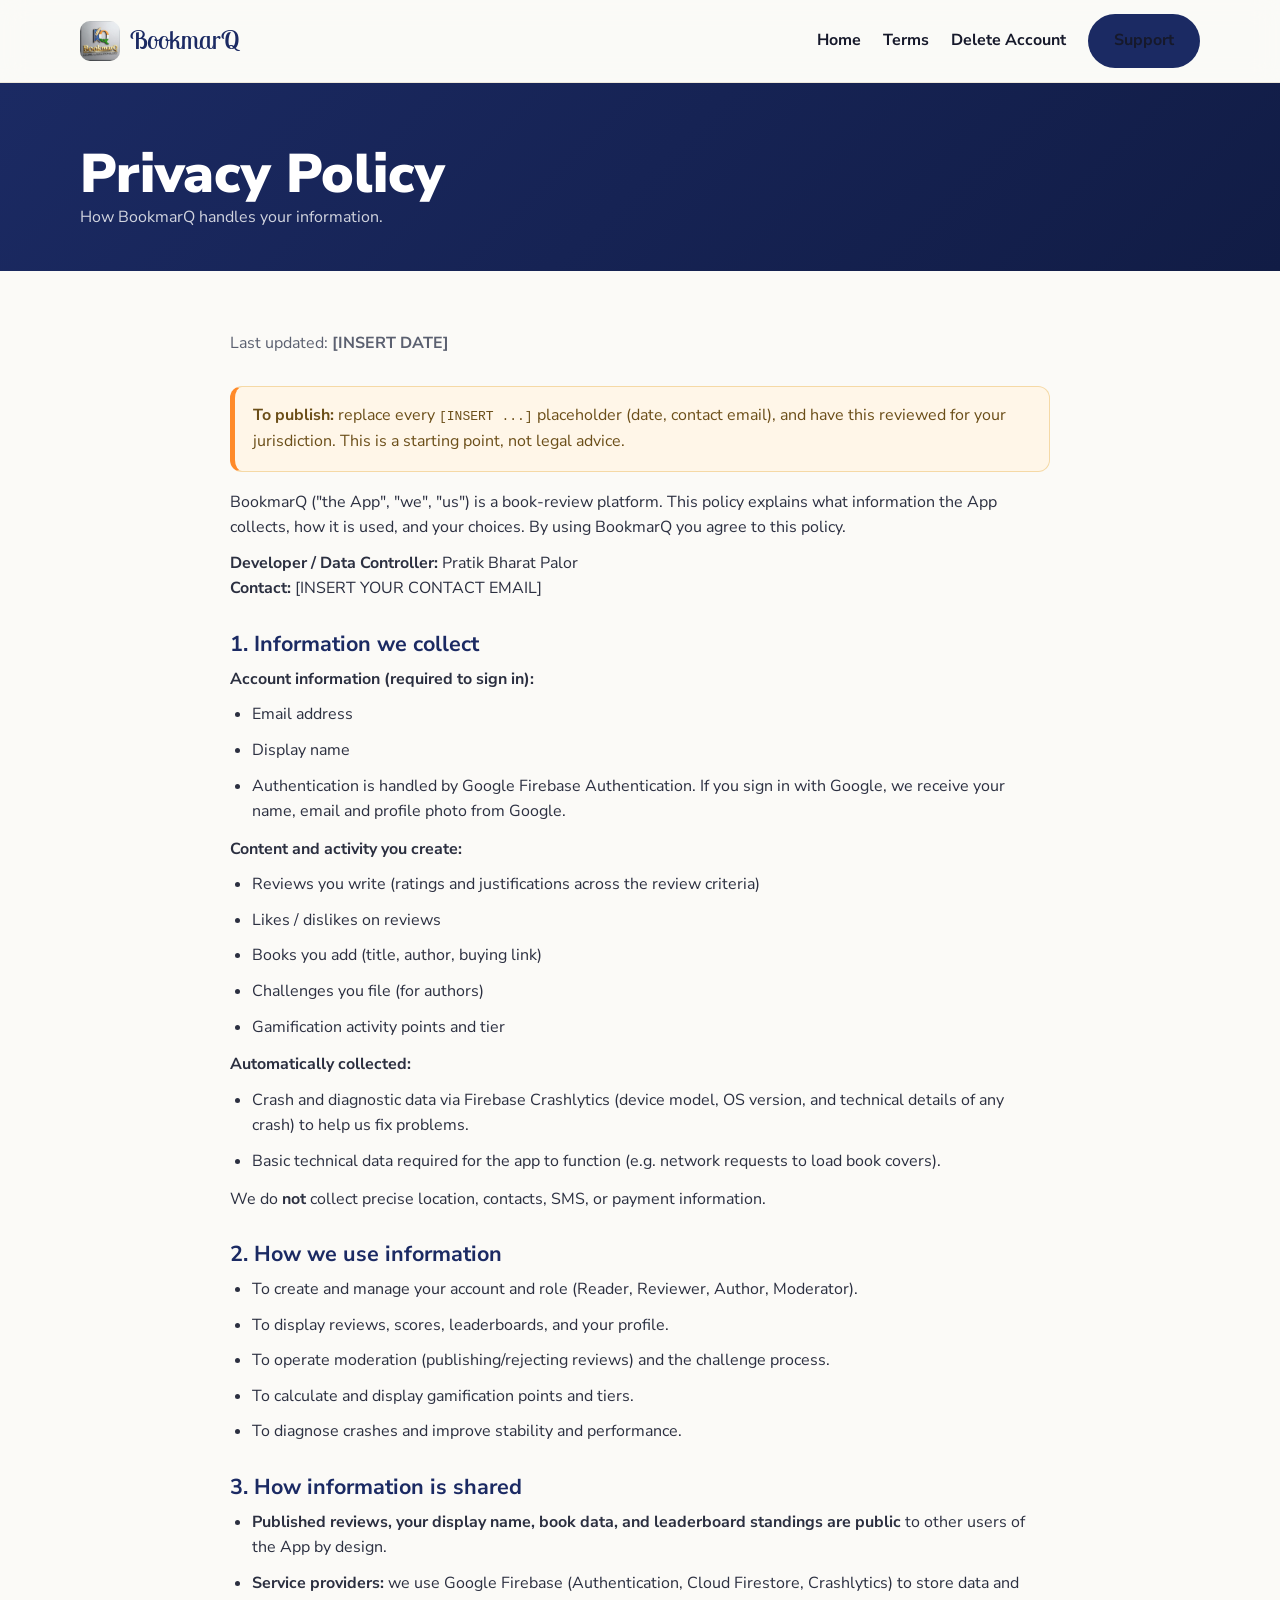
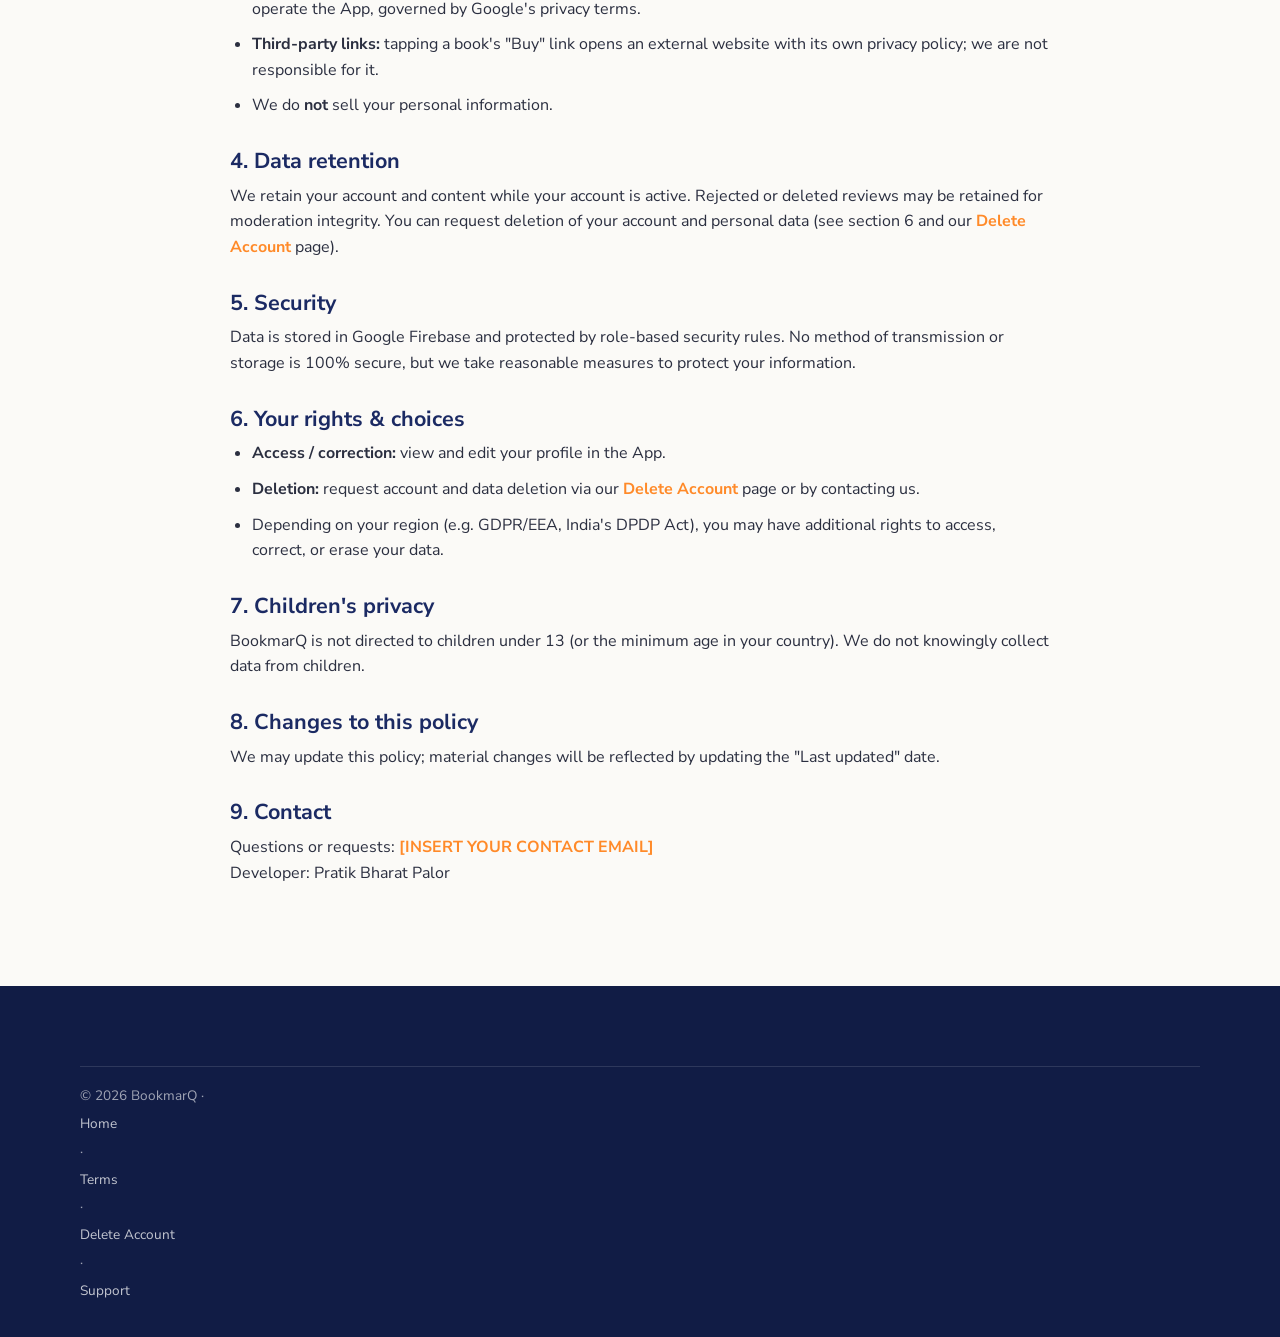
==== privacy.html @ c3d51037 "BookmarQ marketing + legal website Static HTML/CSS/JS site: animated landing page (CSS 3D book scene" ====
<!DOCTYPE html>
<html lang="en">
<head>
  <meta charset="UTF-8" />
  <meta name="viewport" content="width=device-width, initial-scale=1.0" />
  <title>Privacy Policy — BookmarQ</title>
  <link rel="icon" href="assets/bookmarq_logo.jpeg" />
  <link href="https://fonts.googleapis.com/css2?family=Lobster+Two:wght@400;700&family=Nunito+Sans:wght@400;600;700;800;900&display=swap" rel="stylesheet" />
  <link rel="stylesheet" href="styles.css" />
</head>
<body>
  <header class="nav">
    <div class="container nav-inner">
      <a class="nav-logo" href="index.html"><img src="assets/bookmarq_logo.jpeg" alt="BookmarQ" /><span class="name brand-font">BookmarQ</span></a>
      <nav class="nav-links">
        <a href="index.html">Home</a>
        <a href="terms.html">Terms</a>
        <a href="delete-account.html">Delete Account</a>
        <a href="support.html" class="btn btn-navy">Support</a>
      </nav>
    </div>
  </header>

  <section class="page-hero">
    <div class="container"><h1 class="h-lg">Privacy Policy</h1><p>How BookmarQ handles your information.</p></div>
  </section>

  <main class="doc">
    <div class="container">
      <p class="updated">Last updated: <strong>[INSERT DATE]</strong></p>

      <div class="callout">
        <strong>To publish:</strong> replace every <code>[INSERT ...]</code> placeholder
        (date, contact email), and have this reviewed for your jurisdiction. This is a
        starting point, not legal advice.
      </div>

      <p>BookmarQ ("the App", "we", "us") is a book-review platform. This policy explains what information the App collects, how it is used, and your choices. By using BookmarQ you agree to this policy.</p>
      <p><strong>Developer / Data Controller:</strong> Pratik Bharat Palor<br>
      <strong>Contact:</strong> [INSERT YOUR CONTACT EMAIL]</p>

      <h2>1. Information we collect</h2>
      <p><strong>Account information (required to sign in):</strong></p>
      <ul>
        <li>Email address</li>
        <li>Display name</li>
        <li>Authentication is handled by Google Firebase Authentication. If you sign in with Google, we receive your name, email and profile photo from Google.</li>
      </ul>
      <p><strong>Content and activity you create:</strong></p>
      <ul>
        <li>Reviews you write (ratings and justifications across the review criteria)</li>
        <li>Likes / dislikes on reviews</li>
        <li>Books you add (title, author, buying link)</li>
        <li>Challenges you file (for authors)</li>
        <li>Gamification activity points and tier</li>
      </ul>
      <p><strong>Automatically collected:</strong></p>
      <ul>
        <li>Crash and diagnostic data via Firebase Crashlytics (device model, OS version, and technical details of any crash) to help us fix problems.</li>
        <li>Basic technical data required for the app to function (e.g. network requests to load book covers).</li>
      </ul>
      <p>We do <strong>not</strong> collect precise location, contacts, SMS, or payment information.</p>

      <h2>2. How we use information</h2>
      <ul>
        <li>To create and manage your account and role (Reader, Reviewer, Author, Moderator).</li>
        <li>To display reviews, scores, leaderboards, and your profile.</li>
        <li>To operate moderation (publishing/rejecting reviews) and the challenge process.</li>
        <li>To calculate and display gamification points and tiers.</li>
        <li>To diagnose crashes and improve stability and performance.</li>
      </ul>

      <h2>3. How information is shared</h2>
      <ul>
        <li><strong>Published reviews, your display name, book data, and leaderboard standings are public</strong> to other users of the App by design.</li>
        <li><strong>Service providers:</strong> we use Google Firebase (Authentication, Cloud Firestore, Crashlytics) to store data and operate the App, governed by Google's privacy terms.</li>
        <li><strong>Third-party links:</strong> tapping a book's "Buy" link opens an external website with its own privacy policy; we are not responsible for it.</li>
        <li>We do <strong>not</strong> sell your personal information.</li>
      </ul>

      <h2>4. Data retention</h2>
      <p>We retain your account and content while your account is active. Rejected or deleted reviews may be retained for moderation integrity. You can request deletion of your account and personal data (see section 6 and our <a href="delete-account.html">Delete Account</a> page).</p>

      <h2>5. Security</h2>
      <p>Data is stored in Google Firebase and protected by role-based security rules. No method of transmission or storage is 100% secure, but we take reasonable measures to protect your information.</p>

      <h2>6. Your rights &amp; choices</h2>
      <ul>
        <li><strong>Access / correction:</strong> view and edit your profile in the App.</li>
        <li><strong>Deletion:</strong> request account and data deletion via our <a href="delete-account.html">Delete Account</a> page or by contacting us.</li>
        <li>Depending on your region (e.g. GDPR/EEA, India's DPDP Act), you may have additional rights to access, correct, or erase your data.</li>
      </ul>

      <h2>7. Children's privacy</h2>
      <p>BookmarQ is not directed to children under 13 (or the minimum age in your country). We do not knowingly collect data from children.</p>

      <h2>8. Changes to this policy</h2>
      <p>We may update this policy; material changes will be reflected by updating the "Last updated" date.</p>

      <h2>9. Contact</h2>
      <p>Questions or requests: <a href="mailto:[INSERT YOUR CONTACT EMAIL]">[INSERT YOUR CONTACT EMAIL]</a><br>Developer: Pratik Bharat Palor</p>
    </div>
  </main>

  <footer class="footer">
    <div class="container">
      <div class="fine">© <span id="yr"></span> BookmarQ · <a href="index.html">Home</a> · <a href="terms.html">Terms</a> · <a href="delete-account.html">Delete Account</a> · <a href="support.html">Support</a></div>
    </div>
  </footer>
  <script>document.getElementById('yr').textContent=new Date().getFullYear();</script>
</body>
</html>
---- styles.css ----
/* ============================================================
   BookmarQ — shared site styles
   Palette derived from the logo: navy, saffron, India-green, gold.
   ============================================================ */
:root {
  --navy: #1b2a63;
  --navy-deep: #111c45;
  --saffron: #ff8a29;
  --green: #1b8e4a;
  --gold: #e3b23c;
  --gold-deep: #9a6f0e;
  --ink: #16192b;
  --muted: #5b6070;
  --surface: #fbfaf7;
  --card: #ffffff;
  --border: #ece7db;
  --shadow: 0 20px 50px rgba(27, 42, 99, 0.16);
  --radius: 22px;
}

* { margin: 0; padding: 0; box-sizing: border-box; }
html { scroll-behavior: smooth; }
body {
  font-family: 'Nunito Sans', system-ui, -apple-system, Segoe UI, Roboto, sans-serif;
  color: var(--ink);
  background: var(--surface);
  line-height: 1.6;
  overflow-x: hidden;
}
a { color: var(--navy); text-decoration: none; }
img { max-width: 100%; display: block; }
.brand-font { font-family: 'Lobster Two', cursive; }

/* ---- layout helpers ---- */
.container { width: min(1120px, 92%); margin: 0 auto; }
.section { padding: 90px 0; }
.eyebrow {
  text-transform: uppercase; letter-spacing: 2px; font-weight: 800;
  font-size: 13px; color: var(--saffron);
}
h1, h2, h3 { line-height: 1.15; color: var(--navy); }
.h-lg { font-size: clamp(2rem, 5vw, 3.4rem); font-weight: 900; }
.h-md { font-size: clamp(1.5rem, 3vw, 2.2rem); font-weight: 900; }
.lead { font-size: 1.15rem; color: var(--muted); max-width: 60ch; }

/* ---- buttons ---- */
.btn {
  display: inline-flex; align-items: center; gap: 8px;
  padding: 14px 26px; border-radius: 999px; font-weight: 800;
  transition: transform .2s ease, box-shadow .2s ease; cursor: pointer;
  border: none; font-size: 1rem;
}
.btn-primary {
  background: linear-gradient(135deg, var(--saffron), var(--gold));
  color: #fff; box-shadow: 0 12px 26px rgba(255, 138, 41, .35);
}
.btn-primary:hover { transform: translateY(-3px); box-shadow: 0 18px 34px rgba(255,138,41,.45); }
.btn-ghost { background: rgba(255,255,255,.14); color: #fff; border: 1.5px solid rgba(255,255,255,.5); }
.btn-ghost:hover { background: rgba(255,255,255,.24); transform: translateY(-2px); }
.btn-navy { background: var(--navy); color: #fff; }
.btn-navy:hover { transform: translateY(-2px); box-shadow: var(--shadow); }

/* ---- top nav ---- */
.nav {
  position: sticky; top: 0; z-index: 50;
  backdrop-filter: blur(12px); background: rgba(251, 250, 247, .8);
  border-bottom: 1px solid var(--border);
}
.nav-inner { display: flex; align-items: center; justify-content: space-between; padding: 14px 0; }
.nav-logo { display: flex; align-items: center; gap: 10px; }
.nav-logo img { width: 40px; height: 40px; border-radius: 10px; }
.nav-logo .name { font-size: 1.6rem; color: var(--navy); }
.nav-links { display: flex; gap: 22px; align-items: center; }
.nav-links a { font-weight: 700; color: var(--ink); }
.nav-links a:hover { color: var(--saffron); }
@media (max-width: 720px){ .nav-links a:not(.btn){ display:none; } }

/* ---- hero ---- */
.hero {
  position: relative; overflow: hidden;
  background:
    radial-gradient(1200px 600px at 80% -10%, rgba(255,138,41,.18), transparent 60%),
    radial-gradient(900px 500px at 0% 20%, rgba(27,142,74,.14), transparent 55%),
    linear-gradient(160deg, var(--navy-deep), var(--navy));
  color: #fff; padding: 110px 0 130px;
}
.hero .container { position: relative; z-index: 2; display: grid; grid-template-columns: 1.05fr .95fr; gap: 40px; align-items: center; }
@media (max-width: 900px){ .hero .container{ grid-template-columns: 1fr; text-align:center; } }
.hero h1 { color: #fff; }
.hero .brand-title { font-size: clamp(3rem, 8vw, 5.5rem); color: #fff; line-height: .95; }
.hero .tagline { color: var(--gold); font-weight: 800; letter-spacing: 1px; margin-top: 6px; }
.hero p.lead { color: rgba(255,255,255,.82); }
.hero-cta { display: flex; gap: 14px; margin-top: 28px; flex-wrap: wrap; }
@media (max-width: 900px){ .hero-cta{ justify-content:center; } }

/* floating particles */
.particles { position: absolute; inset: 0; z-index: 1; pointer-events: none; }
.particle { position: absolute; border-radius: 50%; background: rgba(255,255,255,.5); animation: floatUp linear infinite; opacity: .5; }
@keyframes floatUp {
  from { transform: translateY(20px) scale(1); opacity: 0; }
  20% { opacity: .6; }
  to { transform: translateY(-120px) scale(.6); opacity: 0; }
}

/* ---- 3D animated book scene ---- */
.book-scene { position: relative; height: 380px; perspective: 1200px; display:flex; align-items:center; justify-content:center; }
.book {
  position: absolute; width: 150px; height: 210px; border-radius: 6px 12px 12px 6px;
  transform-style: preserve-3d; box-shadow: -8px 12px 28px rgba(0,0,0,.35);
  animation: bookFloat 6s ease-in-out infinite;
}
.book::before { /* spine highlight */
  content:''; position:absolute; left:0; top:0; bottom:0; width:12px;
  background: rgba(0,0,0,.18); border-radius: 6px 0 0 6px;
}
.book::after { /* title bar */
  content:''; position:absolute; left:24px; right:16px; top:26px; height:10px;
  background: rgba(255,255,255,.55); border-radius: 4px;
  box-shadow: 0 22px 0 rgba(255,255,255,.35), 0 44px 0 rgba(255,255,255,.25);
}
.book.b1 { background: linear-gradient(135deg,#ff8a29,#e3b23c); transform: rotateY(-18deg) rotateX(6deg) translateX(-90px); z-index:3; }
.book.b2 { background: linear-gradient(135deg,#1b8e4a,#12703a); transform: rotateY(10deg) rotateX(-4deg) translate(20px,30px) scale(.92); z-index:2; animation-delay:-2s; }
.book.b3 { background: linear-gradient(135deg,#2c3f86,#1b2a63); transform: rotateY(24deg) rotateX(8deg) translate(120px,-10px) scale(.85); z-index:1; animation-delay:-4s; }
@keyframes bookFloat {
  0%,100% { transform: var(--t, rotateY(-18deg)) translateY(0); }
}
/* individual float via translateY overlay */
.book.b1 { animation-name: float1; }
.book.b2 { animation-name: float2; }
.book.b3 { animation-name: float3; }
@keyframes float1 { 0%,100%{ transform: rotateY(-18deg) rotateX(6deg) translate(-90px,0);} 50%{ transform: rotateY(-18deg) rotateX(6deg) translate(-90px,-22px);} }
@keyframes float2 { 0%,100%{ transform: rotateY(10deg) rotateX(-4deg) translate(20px,30px) scale(.92);} 50%{ transform: rotateY(10deg) rotateX(-4deg) translate(20px,8px) scale(.92);} }
@keyframes float3 { 0%,100%{ transform: rotateY(24deg) rotateX(8deg) translate(120px,-10px) scale(.85);} 50%{ transform: rotateY(24deg) rotateX(8deg) translate(120px,-32px) scale(.85);} }

/* glowing quill accent */
.quill { position:absolute; top:-10px; left:50%; transform:translateX(-50%); font-size:44px; filter: drop-shadow(0 0 14px rgba(227,178,60,.8)); animation: bob 4s ease-in-out infinite; z-index:4; }
@keyframes bob { 0%,100%{ transform: translateX(-50%) translateY(0) rotate(-8deg);} 50%{ transform: translateX(-50%) translateY(-14px) rotate(4deg);} }

/* ---- reveal on scroll ---- */
.reveal { opacity: 0; transform: translateY(30px); transition: opacity .7s ease, transform .7s ease; }
.reveal.in { opacity: 1; transform: none; }

/* ---- feature cards ---- */
.grid { display: grid; gap: 22px; }
.grid-3 { grid-template-columns: repeat(3, 1fr); }
.grid-2 { grid-template-columns: repeat(2, 1fr); }
@media (max-width: 820px){ .grid-3,.grid-2{ grid-template-columns: 1fr; } }
.card {
  background: var(--card); border: 1px solid var(--border); border-radius: var(--radius);
  padding: 26px; box-shadow: 0 10px 24px rgba(27,42,99,.06); transition: transform .25s ease, box-shadow .25s ease;
}
.card:hover { transform: translateY(-6px); box-shadow: var(--shadow); }
.card .icon { width: 52px; height: 52px; border-radius: 14px; display:grid; place-items:center; font-size: 24px; color:#fff; margin-bottom: 14px; background: linear-gradient(135deg, var(--saffron), var(--gold)); }
.card h3 { font-size: 1.2rem; margin-bottom: 6px; }
.card p { color: var(--muted); font-size: .98rem; }

/* ---- tiers ---- */
.tier-row { display:flex; gap:16px; flex-wrap:wrap; justify-content:center; }
.tier {
  flex: 1 1 170px; min-width: 160px; text-align:center; padding: 22px 16px; border-radius: var(--radius);
  background: var(--card); border: 1px solid var(--border); position: relative; overflow:hidden;
  transition: transform .25s ease;
}
.tier:hover { transform: translateY(-6px); }
.tier .medal { font-size: 34px; }
.tier .t-name { font-weight: 900; color: var(--navy); margin-top: 6px; font-size: 1.1rem; }
.tier .t-hindi { color: var(--gold-deep); font-weight: 800; }
.tier .t-pts { color: var(--muted); font-size: .9rem; margin-top: 4px; }
.tier::after { content:''; position:absolute; left:0; right:0; bottom:0; height:5px; background: linear-gradient(90deg,var(--saffron),var(--gold)); }

/* ---- CTA band ---- */
.cta-band {
  background: linear-gradient(135deg, var(--navy), var(--navy-deep));
  color:#fff; border-radius: 30px; padding: 54px; text-align:center;
  box-shadow: var(--shadow);
}
.cta-band h2 { color:#fff; }
.cta-band p { color: rgba(255,255,255,.8); margin: 10px auto 22px; max-width: 52ch; }

/* ---- footer ---- */
.footer { background: var(--navy-deep); color: rgba(255,255,255,.8); padding: 50px 0 30px; }
.footer .cols { display:flex; justify-content:space-between; gap: 30px; flex-wrap:wrap; }
.footer h4 { color:#fff; margin-bottom: 12px; font-size: 1rem; }
.footer a { color: rgba(255,255,255,.75); display:block; margin: 6px 0; }
.footer a:hover { color: var(--gold); }
.footer .brand { font-size: 1.8rem; color:#fff; }
.footer .fine { margin-top: 30px; border-top: 1px solid rgba(255,255,255,.12); padding-top: 18px; font-size: .85rem; color: rgba(255,255,255,.6); }

/* ---- legal/doc pages ---- */
.doc { padding: 60px 0 90px; }
.doc .container { max-width: 820px; }
.doc h1 { margin-bottom: 6px; }
.doc .updated { color: var(--muted); margin-bottom: 30px; }
.doc h2 { font-size: 1.35rem; margin: 30px 0 10px; color: var(--navy); }
.doc p, .doc li { color: #2b2f40; margin-bottom: 10px; }
.doc ul { padding-left: 22px; margin-bottom: 12px; }
.doc .callout {
  background: #fff6e8; border: 1px solid #f5d9a6; border-left: 5px solid var(--saffron);
  padding: 16px 18px; border-radius: 12px; margin: 18px 0; color: #6b4e18;
}
.doc a { color: var(--saffron); font-weight: 700; }
.page-hero {
  background: linear-gradient(135deg, var(--navy), var(--navy-deep)); color:#fff; padding: 60px 0 40px;
}
.page-hero h1 { color:#fff; }
.page-hero p { color: rgba(255,255,255,.8); }
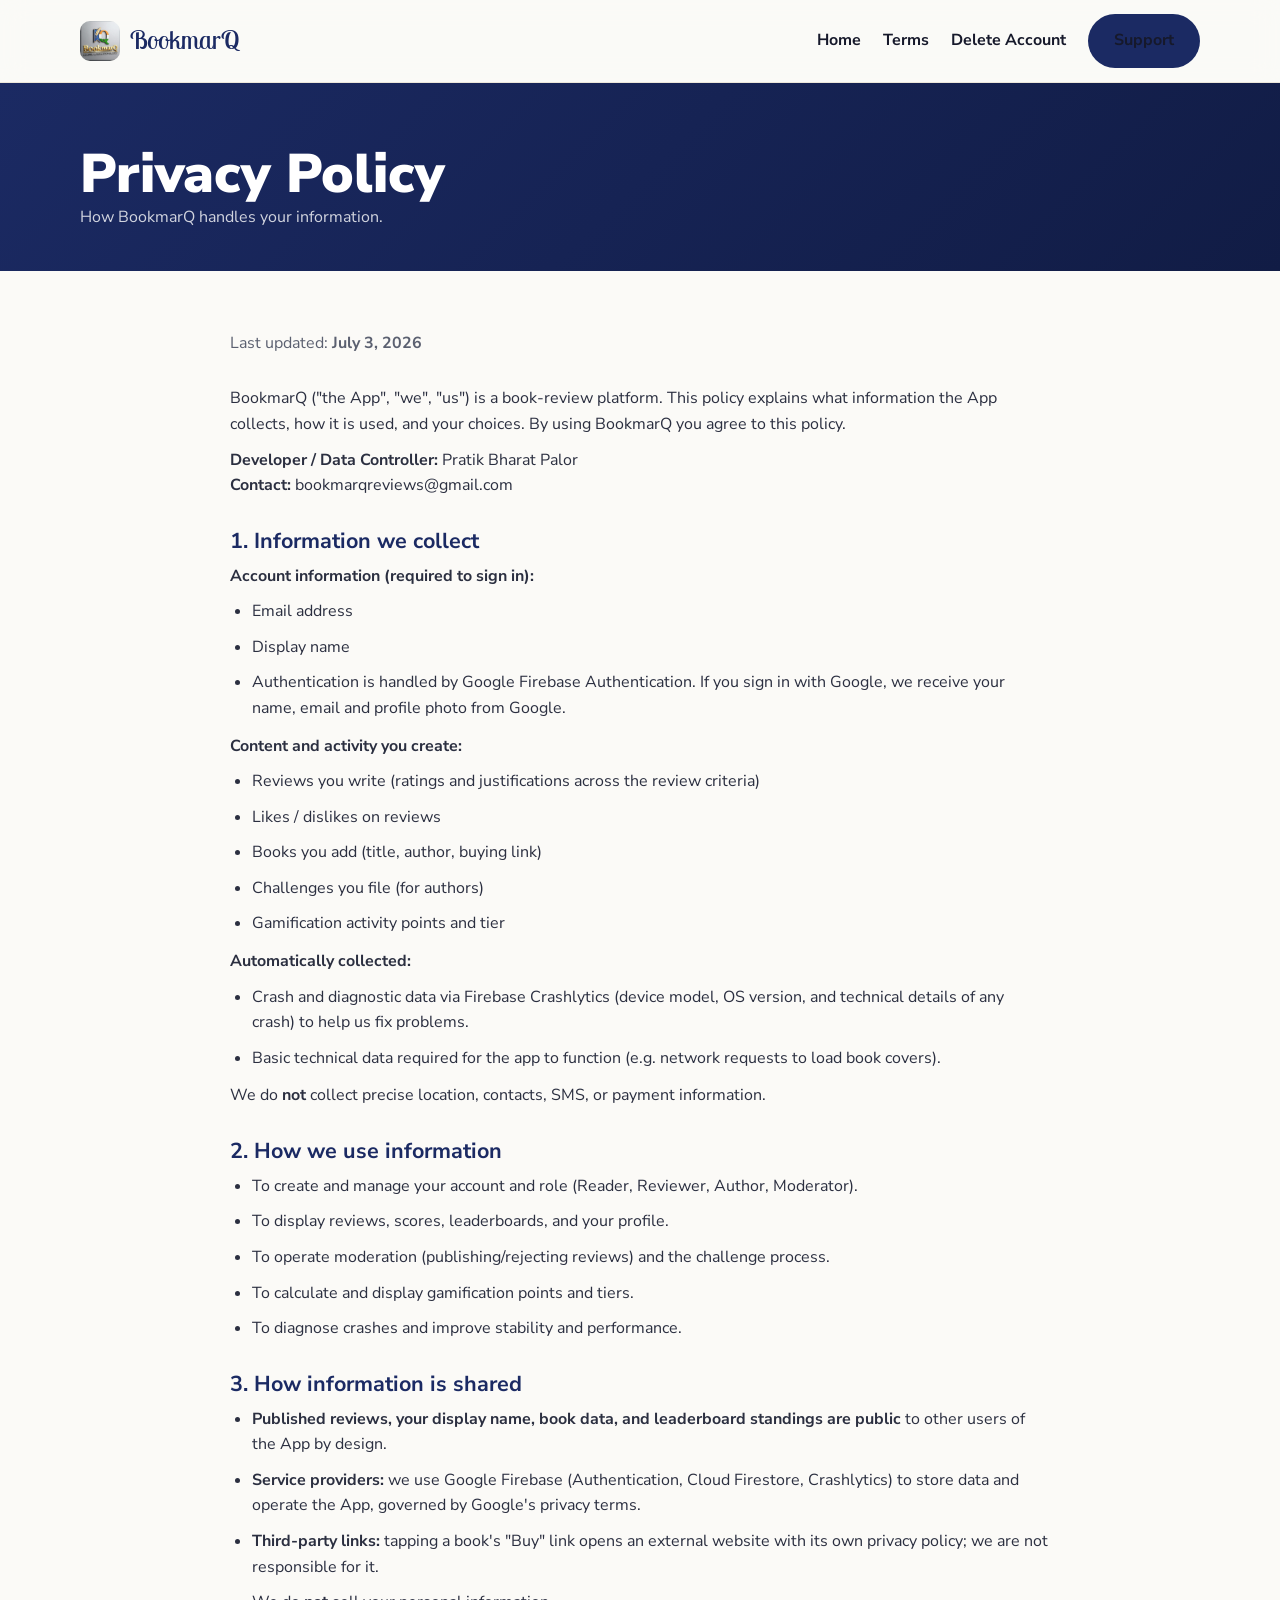
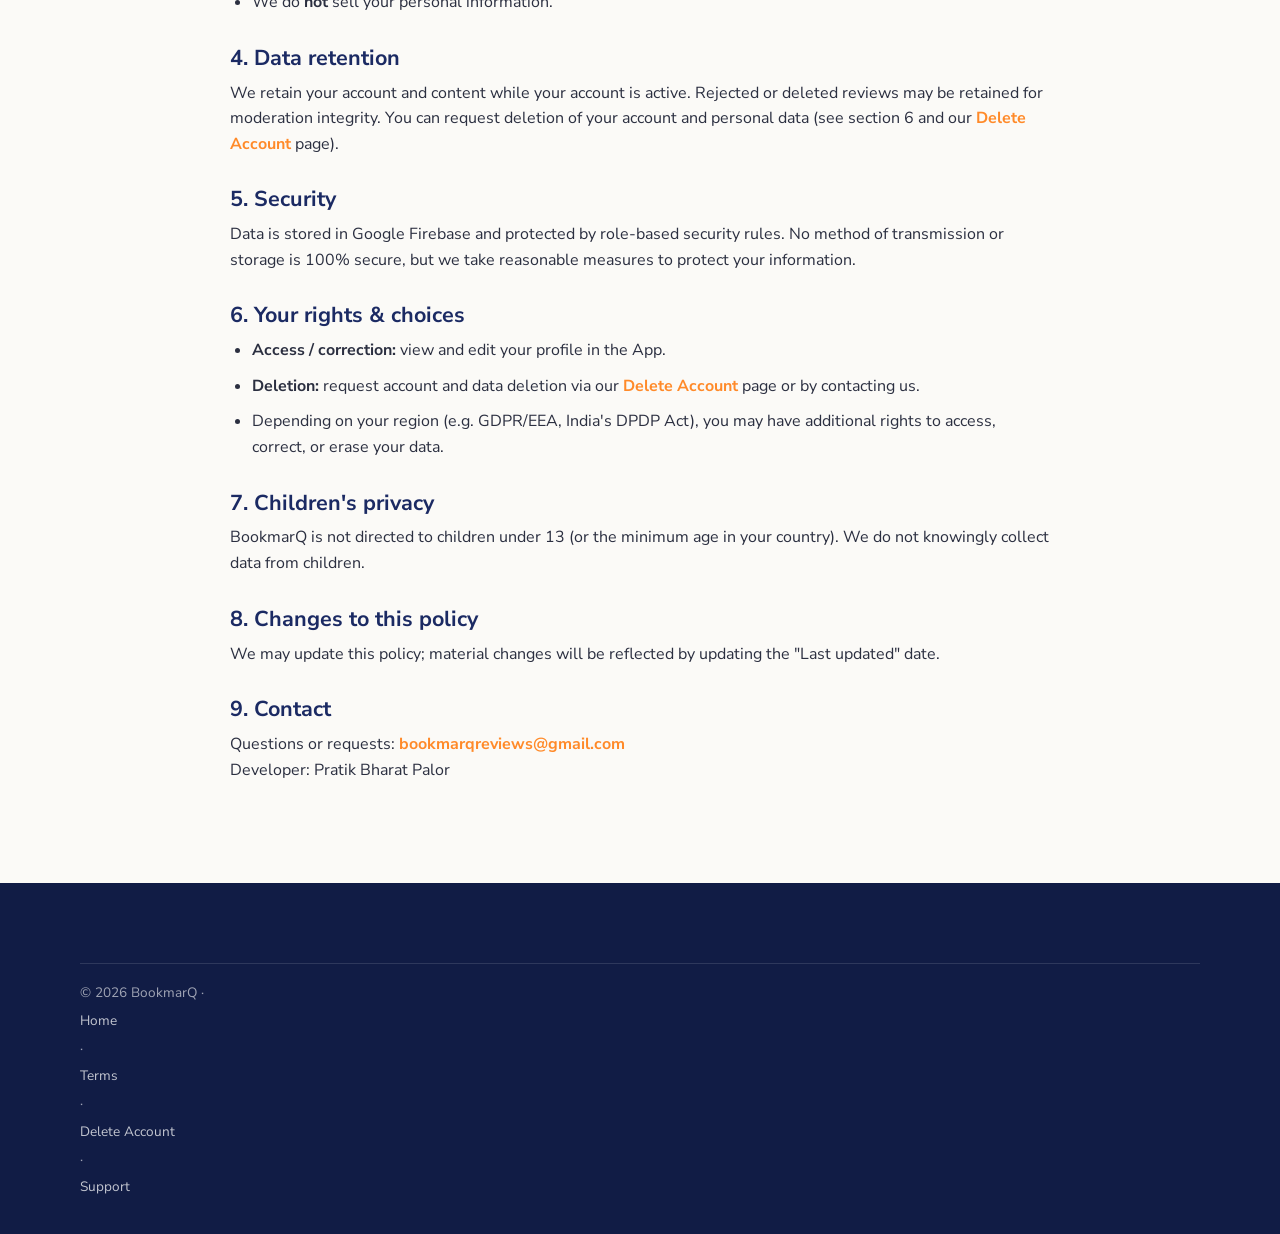
==== commit 3300d50d: "Fill legal placeholders: contact email, India jurisdiction, date Replace all [INSERT ...] with bookm" ====
--- a/privacy.html
+++ b/privacy.html
@@ -27,17 +27,11 @@
 
   <main class="doc">
     <div class="container">
-      <p class="updated">Last updated: <strong>[INSERT DATE]</strong></p>
-
-      <div class="callout">
-        <strong>To publish:</strong> replace every <code>[INSERT ...]</code> placeholder
-        (date, contact email), and have this reviewed for your jurisdiction. This is a
-        starting point, not legal advice.
-      </div>
+      <p class="updated">Last updated: <strong>July 3, 2026</strong></p>
 
       <p>BookmarQ ("the App", "we", "us") is a book-review platform. This policy explains what information the App collects, how it is used, and your choices. By using BookmarQ you agree to this policy.</p>
       <p><strong>Developer / Data Controller:</strong> Pratik Bharat Palor<br>
-      <strong>Contact:</strong> [INSERT YOUR CONTACT EMAIL]</p>
+      <strong>Contact:</strong> bookmarqreviews@gmail.com</p>
 
       <h2>1. Information we collect</h2>
       <p><strong>Account information (required to sign in):</strong></p>
@@ -98,7 +92,7 @@
       <p>We may update this policy; material changes will be reflected by updating the "Last updated" date.</p>
 
       <h2>9. Contact</h2>
-      <p>Questions or requests: <a href="mailto:[INSERT YOUR CONTACT EMAIL]">[INSERT YOUR CONTACT EMAIL]</a><br>Developer: Pratik Bharat Palor</p>
+      <p>Questions or requests: <a href="mailto:bookmarqreviews@gmail.com">bookmarqreviews@gmail.com</a><br>Developer: Pratik Bharat Palor</p>
     </div>
   </main>
 
